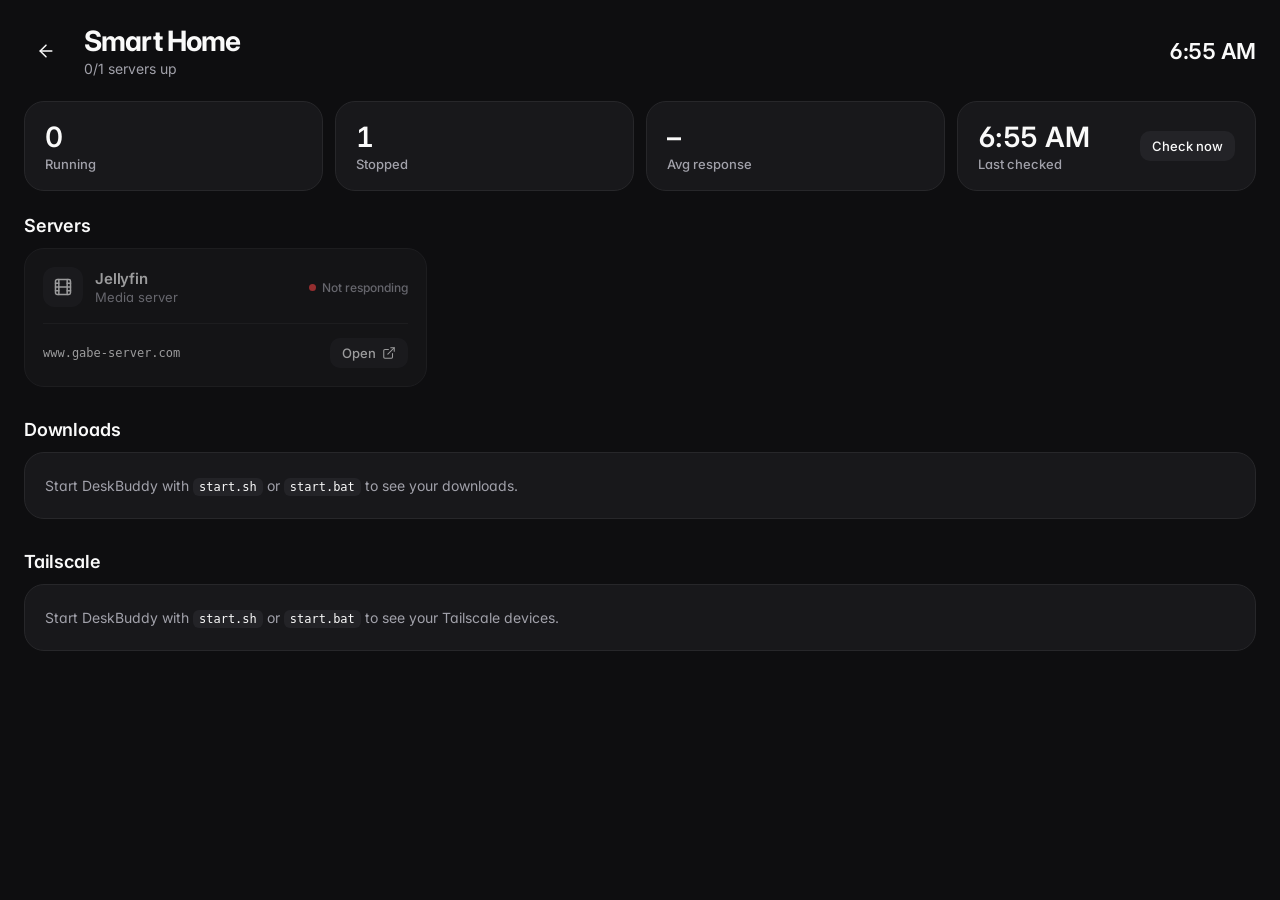
==== smart-home.html @ 596617a4 "Show uTorrent downloads - server.py: /api/torrents reads uTorrent's Web UI (token + list API)   usin" ====
<!doctype html>
<html lang="en">
<head>
  <meta charset="utf-8">
  <meta name="viewport" content="width=device-width, initial-scale=1">
  <title>DeskBuddy · Smart Home</title>
  <link rel="preconnect" href="https://fonts.googleapis.com">
  <link rel="preconnect" href="https://fonts.gstatic.com" crossorigin>
  <link href="https://fonts.googleapis.com/css2?family=Inter:wght@400;500;600;700;800&display=swap" rel="stylesheet">
  <link rel="stylesheet" href="assets/styles.css">
</head>
<body>
  <main class="sh-page">
    <header class="sh-header">
      <a class="back-btn" href="index.html" aria-label="Back to dashboard" data-icon="arrowLeft"></a>
      <div>
        <h1>Smart Home</h1>
        <div class="sub" id="sh-summary"></div>
      </div>
      <div class="spacer"></div>
      <div class="sh-clock" id="sh-clock"></div>
    </header>

    <!-- Servers + Tailscale -->
    <div id="panel-servers">
      <div class="srv-summary">
        <div class="srv-stat card"><div class="stat-value good" id="srv-up">–</div><div class="stat-label">Running</div></div>
        <div class="srv-stat card"><div class="stat-value" id="srv-down">–</div><div class="stat-label">Stopped</div></div>
        <div class="srv-stat card"><div class="stat-value" id="srv-ms">–</div><div class="stat-label">Avg response</div></div>
        <div class="srv-stat card srv-checked">
          <div><div class="stat-value" id="srv-checked">–</div><div class="stat-label">Last checked</div></div>
          <button class="open-btn" id="srv-refresh">Check now</button>
        </div>
      </div>

      <h2 class="section-head">Servers</h2>
      <section class="servers" id="servers"></section>

      <div class="section-head-row" id="downloads">
        <h2 class="section-head">Downloads</h2>
        <span class="muted" id="tor-meta"></span>
      </div>
      <section class="ts card" id="torrents">
        <p class="ts-empty">Loading downloads…</p>
      </section>

      <div class="section-head-row">
        <h2 class="section-head">Tailscale</h2>
        <span class="muted" id="ts-meta"></span>
      </div>
      <section class="ts card" id="tailscale">
        <p class="ts-empty">Loading Tailscale…</p>
      </section>
    </div>
  </main>

  <script src="assets/config.js"></script>
  <script src="assets/icons.js"></script>
  <script src="assets/clock.js"></script>
  <script src="assets/servers.js"></script>
  <script src="assets/tailscale.js"></script>
  <script src="assets/torrents.js"></script>
  <script src="assets/smart-home.js"></script>
</body>
</html>
---- assets/styles.css ----
:root {
  --bg: #0e0e10;
  --surface: #18181b;
  --surface-2: #232327;
  --surface-3: #2e2e33;
  --border: #27272a;
  --text: #fafafa;
  --muted: #a1a1aa;
  --subtle: #71717a;
  --accent: #3b82f6;
  --green: #22c55e;
  --amber: #f59e0b;
  --red: #ef4444;
  --spotify: #1db954;
  --radius: 20px;
  --radius-sm: 12px;
  font-family: "Inter", system-ui, -apple-system, "Segoe UI", Roboto, sans-serif;
  font-feature-settings: "cv11", "ss01";
  -webkit-font-smoothing: antialiased;
}

* { box-sizing: border-box; margin: 0; padding: 0; }
html, body { height: 100%; }

body {
  background: var(--bg);
  color: var(--text);
  min-height: 100vh;
  overflow-x: hidden;
  font-size: 15px;
}

button { font: inherit; color: inherit; background: none; border: none; cursor: pointer; }
.i { display: block; flex-shrink: 0; }

.card {
  background: var(--surface);
  border: 1px solid var(--border);
  border-radius: var(--radius);
}

.muted { color: var(--muted); }
.label { font-size: 13px; color: var(--muted); font-weight: 500; }

/* ---------- Home dashboard ---------- */
.dashboard {
  display: grid;
  grid-template-columns: 1.1fr 1fr;
  grid-template-rows: auto 1fr;
  gap: 16px;
  padding: 24px;
  height: 100vh;
  max-width: 1400px;
  margin: 0 auto;
}

.clock {
  padding: 32px 36px;
  display: flex;
  flex-direction: column;
  justify-content: flex-end;
}
.greeting { font-size: 15px; color: var(--muted); font-weight: 500; margin-bottom: 8px; }
.clock-time {
  font-size: clamp(64px, 9vw, 120px);
  font-weight: 600;
  letter-spacing: -0.05em;
  line-height: 0.95;
  font-variant-numeric: tabular-nums;
}
.clock-time .ampm { font-size: 0.26em; font-weight: 500; color: var(--muted); margin-left: 10px; letter-spacing: -0.01em; }
.clock-date { font-size: clamp(17px, 1.6vw, 22px); color: var(--muted); margin-top: 14px; font-weight: 500; }

.smart-home-tile {
  padding: 24px 28px;
  display: flex;
  flex-direction: column;
  justify-content: space-between;
  text-decoration: none;
  color: inherit;
  transition: border-color 0.15s, background 0.15s;
}
.smart-home-tile:hover { border-color: var(--surface-3); background: #1c1c20; }
.tile-head { display: flex; align-items: center; justify-content: space-between; }
.tile-title { font-size: 18px; font-weight: 600; display: flex; align-items: center; gap: 12px; letter-spacing: -0.01em; }
.tile-icon { width: 40px; height: 40px; border-radius: var(--radius-sm); display: grid; place-items: center; background: var(--surface-2); }
.tile-arrow { color: var(--subtle); transition: transform 0.15s, color 0.15s; }
.smart-home-tile:hover .tile-arrow { transform: translateX(3px); color: var(--text); }
.tile-stats { display: grid; grid-template-columns: repeat(4, auto); justify-content: start; gap: 12px 36px; margin-top: 24px; }
.stat-value { font-size: 26px; font-weight: 600; letter-spacing: -0.02em; font-variant-numeric: tabular-nums; }
.stat-label { font-size: 13px; color: var(--muted); margin-top: 2px; font-weight: 500; }

/* Downloads (only while downloading) */
.dashboard.has-downloads { grid-template-rows: auto auto 1fr; }
.downloads { grid-column: 1 / span 2; padding: 18px 24px; text-decoration: none; color: inherit; display: flex; flex-direction: column; gap: 12px; transition: border-color 0.15s; }
.downloads:hover { border-color: var(--surface-3); }
.downloads[hidden] { display: none; }
.dl-head { display: flex; align-items: center; justify-content: space-between; gap: 12px; font-size: 14px; }
.dl-title { display: flex; align-items: center; gap: 8px; font-weight: 600; }
.dl-title .i { color: var(--green); }
.dl-list { display: grid; grid-template-columns: repeat(auto-fit, minmax(280px, 1fr)); gap: 12px 28px; }
.dl-item { display: flex; flex-direction: column; gap: 6px; min-width: 0; }
.dl-row { display: flex; justify-content: space-between; gap: 12px; font-size: 14px; font-weight: 500; }
.dl-name { white-space: nowrap; overflow: hidden; text-overflow: ellipsis; }
.dl-pct { font-variant-numeric: tabular-nums; }
.dl-item .meter > div { background: var(--green); }
.dl-meta { font-size: 12px; color: var(--muted); font-variant-numeric: tabular-nums; }
.dl-more { font-size: 13px; color: var(--muted); align-self: end; }

/* Now playing */
.now-playing {
  grid-column: 1 / span 2;
  padding: 28px;
  display: grid;
  grid-template-columns: auto 1fr;
  gap: 40px;
  align-items: center;
  min-height: 0;
}
.cover-wrap { aspect-ratio: 1; height: 100%; max-height: 560px; min-height: 220px; }
.cover {
  width: 100%; height: 100%;
  border-radius: 14px;
  background: var(--track-bg);
  color: var(--track-fg);
  cursor: pointer;
  position: relative;
  overflow: hidden;
  text-align: left;
  display: flex; flex-direction: column; justify-content: space-between;
  padding: 24px;
  box-shadow: 0 1px 2px rgba(0,0,0,0.3), 0 12px 32px rgba(0,0,0,0.35);
  transition: transform 0.2s;
}
.cover:hover { transform: translateY(-2px); }
.cover img { position: absolute; inset: 0; width: 100%; height: 100%; object-fit: cover; }
.cover-album { font-size: clamp(22px, 2.4vw, 34px); font-weight: 800; letter-spacing: -0.04em; line-height: 1; }
.cover-artist { font-size: 13px; font-weight: 600; opacity: 0.75; }
.cover-hint {
  position: absolute; right: 12px; bottom: 12px;
  display: flex; align-items: center; gap: 6px;
  background: rgba(0,0,0,0.7); color: #fff;
  padding: 7px 12px; border-radius: 999px;
  font-size: 12px; font-weight: 500;
  opacity: 0; transform: translateY(4px); transition: opacity 0.15s, transform 0.15s;
}
.cover:hover .cover-hint { opacity: 1; transform: none; }

.np-info { display: flex; flex-direction: column; min-width: 0; }
.np-label { font-size: 13px; color: var(--muted); font-weight: 500; display: flex; align-items: center; gap: 8px; margin-bottom: 12px; }
.np-label .dot { width: 8px; height: 8px; border-radius: 50%; background: var(--spotify); }
.paused .np-label .dot { background: var(--subtle); }
.np-title { font-size: clamp(28px, 3.2vw, 44px); font-weight: 700; letter-spacing: -0.035em; line-height: 1.1; white-space: nowrap; overflow: hidden; text-overflow: ellipsis; }
.np-artist { font-size: 18px; color: var(--text); opacity: 0.85; margin-top: 6px; font-weight: 500; }
.np-album { font-size: 14px; color: var(--muted); margin-top: 2px; }

.progress { margin-top: 28px; }
.progress-bar { height: 4px; background: var(--surface-3); border-radius: 999px; overflow: hidden; }
.progress-fill { height: 100%; background: var(--text); border-radius: 999px; width: 0; transition: width 0.25s linear; }
.progress-times { display: flex; justify-content: space-between; font-size: 12px; color: var(--muted); margin-top: 8px; font-variant-numeric: tabular-nums; }

.controls { display: flex; align-items: center; gap: 8px; margin-top: 12px; }
.ctrl { width: 44px; height: 44px; border-radius: 50%; display: grid; place-items: center; color: var(--muted); transition: color 0.15s, background 0.15s; }
.ctrl:hover { color: var(--text); background: var(--surface-2); }
.ctrl.play { width: 56px; height: 56px; background: var(--text); color: #000; margin: 0 4px; }
.ctrl.play:hover { background: #fff; color: #000; transform: scale(1.03); }
.lyrics-btn { margin-left: auto; display: flex; align-items: center; gap: 8px; padding: 9px 14px; border-radius: 999px; background: var(--surface-2); font-size: 13px; font-weight: 500; color: var(--muted); }
.lyrics-btn:hover { color: var(--text); background: var(--surface-3); }

/* Empty / connect states */
.cover-icon { display: none; }
.is-empty .cover { background: var(--surface-2); color: var(--subtle); cursor: default; display: grid; place-items: center; box-shadow: none; }
.is-empty .cover:hover { transform: none; }
.is-empty .cover-icon { display: grid; place-items: center; width: 100%; }
.is-empty .cover-album, .is-empty .cover-artist, .is-empty .cover-hint, .is-empty .player-ui { display: none; }
.is-empty .np-label .dot { background: var(--subtle); }
.has-image .cover-album, .has-image .cover-artist { display: none; }
.np-message { color: var(--muted); font-size: 15px; line-height: 1.5; margin-top: 8px; max-width: 460px; }
.np-message code { font-family: ui-monospace, SFMono-Regular, Menlo, monospace; font-size: 13px; color: var(--text); background: var(--surface-2); padding: 2px 6px; border-radius: 6px; }
.connect-btn { align-self: flex-start; margin-top: 20px; padding: 12px 22px; border-radius: 999px; background: var(--spotify); color: #000; font-weight: 600; font-size: 15px; }
.connect-btn:hover { filter: brightness(1.08); }
.link-btn { margin-left: auto; font-size: 12px; color: var(--subtle); }
.link-btn:hover { color: var(--text); }
.toast { position: fixed; left: 50%; bottom: 24px; transform: translate(-50%, 12px); background: var(--text); color: #000; padding: 10px 16px; border-radius: 10px; font-size: 14px; font-weight: 500; opacity: 0; pointer-events: none; transition: opacity 0.2s, transform 0.2s; z-index: 60; }
.toast.show { opacity: 1; transform: translate(-50%, 0); }

/* Lyrics overlay */
.lyrics {
  position: fixed; inset: 0;
  background: color-mix(in srgb, var(--track-bg) 22%, #0b0b0c);
  z-index: 50;
  display: flex; flex-direction: column;
  opacity: 0; pointer-events: none; visibility: hidden;
  transition: opacity 0.25s, visibility 0.25s;
}
.lyrics.open { opacity: 1; pointer-events: auto; visibility: visible; }
.lyrics-head { display: flex; align-items: center; gap: 16px; padding: 24px 32px; }
.mini-cover { width: 56px; height: 56px; border-radius: 8px; background: var(--track-bg); color: var(--track-fg); display: grid; place-items: center; font-weight: 800; font-size: 20px; letter-spacing: -0.04em; overflow: hidden; }
.mini-cover img { width: 100%; height: 100%; object-fit: cover; }
.lyrics-head .meta { flex: 1; }
.lyrics-head .meta b { font-size: 17px; font-weight: 600; display: block; }
.lyrics-head .meta span { font-size: 14px; }
.close-btn { width: 44px; height: 44px; border-radius: 50%; background: rgba(255,255,255,0.08); display: grid; place-items: center; }
.close-btn:hover { background: rgba(255,255,255,0.16); }
.lyrics-body { flex: 1; overflow-y: auto; padding: 24px 32px 40vh; scroll-behavior: smooth; }
.lyric-line {
  font-size: clamp(26px, 3vw, 40px);
  font-weight: 700;
  letter-spacing: -0.03em;
  line-height: 1.3;
  margin: 14px auto;
  max-width: 880px;
  color: rgba(255,255,255,0.28);
  transition: color 0.3s;
}
.lyric-line.past { color: rgba(255,255,255,0.5); }
.lyric-line.active { color: #fff; }
.lyrics-body.plain .lyric-line { color: rgba(255,255,255,0.85); font-size: clamp(22px, 2.4vw, 32px); margin: 6px auto; }
.lyrics-status { color: rgba(255,255,255,0.6); font-size: 20px; font-weight: 500; max-width: 880px; margin: 40px auto; }

/* ---------- Smart home page ---------- */
.sh-page { max-width: 1400px; margin: 0 auto; padding: 24px; }
.sh-header { display: flex; align-items: center; gap: 16px; margin-bottom: 24px; }
.back-btn { width: 44px; height: 44px; border-radius: var(--radius-sm); display: grid; place-items: center; color: inherit; text-decoration: none; }
.back-btn:hover { background: var(--surface-2); }
.sh-header h1 { font-size: 28px; font-weight: 700; letter-spacing: -0.03em; }
.sh-header .sub { color: var(--muted); margin-top: 2px; font-size: 14px; }
.sh-header .spacer { flex: 1; }
.sh-clock { white-space: nowrap; font-size: 22px; font-weight: 600; letter-spacing: -0.02em; font-variant-numeric: tabular-nums; }

/* ---------- Section headings ---------- */
.section-head { font-size: 18px; font-weight: 600; letter-spacing: -0.01em; margin: 32px 0 12px; }
.srv-summary + .section-head { margin-top: 8px; }
.section-head-row { display: flex; align-items: baseline; gap: 12px; flex-wrap: wrap; margin: 32px 0 12px; }
.section-head-row .section-head { margin: 0; }
.section-head-row .muted { font-size: 13px; }

/* ---------- Torrents list ---------- */
.tor-row { display: grid; grid-template-columns: minmax(240px, 2fr) minmax(160px, 1fr) 150px 110px 140px; align-items: center; gap: 16px; padding: 14px 18px; border-top: 1px solid var(--border); font-size: 13px; }
.tor-row:first-child { border-top: none; }
.tor-name { font-size: 14px; font-weight: 500; white-space: nowrap; overflow: hidden; text-overflow: ellipsis; }
.tor-sub { font-size: 12px; color: var(--muted); margin-top: 2px; }
.tor-prog { display: flex; flex-direction: column; gap: 6px; }
.tor-prog .meter-label { margin: 0; }
.tor-row .meter > div { background: var(--green); }
.tor-row.seeding .meter > div, .tor-row.finished .meter > div { background: var(--text); }
.tor-row.paused .meter > div, .tor-row.stopped .meter > div, .tor-row.queued .meter > div { background: var(--subtle); }
.tor-speed, .tor-eta { color: var(--muted); white-space: nowrap; font-variant-numeric: tabular-nums; }
.status.downloading::before { background: var(--green); }
.status.stalled::before, .status.checking::before, .status.queued::before { background: var(--amber); }
.status.seeding::before { background: var(--accent); }
.status.finished::before { background: var(--text); }
.status.error::before { background: var(--red); }

/* ---------- Tailscale ---------- */
.ts { padding: 4px 0; }
.ts-empty { padding: 20px; color: var(--muted); font-size: 14px; }
.ts-empty code { font-family: ui-monospace, SFMono-Regular, Menlo, monospace; font-size: 12px; color: var(--text); background: var(--surface-2); padding: 2px 6px; border-radius: 6px; }
.ts-row { display: grid; grid-template-columns: minmax(220px, 2fr) 170px 150px 120px minmax(150px, 1fr); align-items: center; gap: 16px; padding: 12px 18px; border-top: 1px solid var(--border); font-size: 13px; }
.ts-row:first-child { border-top: none; }
.ts-row.offline .ts-dev, .ts-row.offline .ip { opacity: 0.55; }
.ts-dev { display: flex; align-items: center; gap: 12px; min-width: 0; }
.ts-dev .grow { min-width: 0; }
.ts-dev .server-desc { white-space: nowrap; overflow: hidden; text-overflow: ellipsis; }
.ts-conn, .ts-traffic { color: var(--muted); white-space: nowrap; font-variant-numeric: tabular-nums; }
.ts-traffic { text-align: right; }
.tag { display: inline-block; vertical-align: 2px; margin-left: 6px; font-size: 11px; font-weight: 500; color: var(--muted); background: var(--surface-2); padding: 2px 7px; border-radius: 6px; }
.tag.accent { color: #93c5fd; background: rgba(59,130,246,0.15); }
.ip { display: inline-flex; align-items: center; gap: 8px; justify-self: start; padding: 5px 8px; margin-left: -8px; border-radius: 8px; color: var(--subtle); }
.ip code { font-family: ui-monospace, SFMono-Regular, Menlo, monospace; font-size: 12px; color: var(--text); }
.ip:hover { background: var(--surface-2); color: var(--text); }
.ip.copied { color: var(--green); }

/* ---------- Servers ---------- */
.srv-summary { display: grid; grid-template-columns: repeat(4, 1fr); gap: 12px; margin-bottom: 24px; }
.srv-stat { padding: 18px 20px; }
.srv-stat .stat-value { font-size: 28px; }

.servers { display: grid; grid-template-columns: repeat(auto-fill, minmax(300px, 1fr)); gap: 12px; }
.server { padding: 18px; display: flex; flex-direction: column; gap: 16px; }
.server.down { opacity: 0.6; }
.server-top { display: flex; align-items: center; gap: 12px; }
.server-icon { width: 40px; height: 40px; border-radius: var(--radius-sm); display: grid; place-items: center; background: var(--surface-2); color: var(--text); flex-shrink: 0; }
.server-name { font-size: 15px; font-weight: 600; letter-spacing: -0.01em; }
.server-desc { font-size: 13px; color: var(--muted); margin-top: 1px; }
.server-top .grow { flex: 1; min-width: 0; }

.status { display: inline-flex; align-items: center; gap: 6px; font-size: 12px; font-weight: 500; color: var(--muted); white-space: nowrap; }
.status::before { content: ""; width: 7px; height: 7px; border-radius: 50%; background: currentColor; }
.status.up::before { background: var(--green); }
.status.warn::before { background: var(--amber); }
.status.down::before { background: var(--red); }

.status.checking::before { background: var(--subtle); }
.info { display: flex; flex-direction: column; gap: 8px; }
.info-row { display: flex; justify-content: space-between; gap: 12px; font-size: 13px; color: var(--muted); }
.info-row span:last-child { color: var(--text); font-weight: 500; text-align: right; }
.info-row code, .server-foot > code { font-family: ui-monospace, SFMono-Regular, Menlo, monospace; font-size: 12px; color: var(--text); }
.srv-checked { display: flex; align-items: center; justify-content: space-between; gap: 12px; }
.srv-checked .open-btn:disabled { opacity: 0.6; cursor: default; }
.meters { display: grid; grid-template-columns: 1fr 1fr; gap: 14px; }
.meter-label { display: flex; justify-content: space-between; font-size: 12px; color: var(--muted); margin-bottom: 6px; font-variant-numeric: tabular-nums; }
.meter-label span:last-child { color: var(--text); font-weight: 500; }
.meter { height: 4px; border-radius: 999px; background: var(--surface-3); overflow: hidden; }
.meter > div { height: 100%; border-radius: 999px; background: var(--text); transition: width 0.6s ease; }
.meter > div.hot { background: var(--amber); }

.server-foot { display: flex; align-items: center; justify-content: space-between; font-size: 13px; color: var(--muted); border-top: 1px solid var(--border); padding-top: 14px; gap: 10px; }
.foot-info { display: flex; flex-direction: column; gap: 3px; min-width: 0; white-space: nowrap; }
.server-foot code { font-family: ui-monospace, SFMono-Regular, Menlo, monospace; font-size: 12px; color: var(--text); }
.open-btn { display: flex; align-items: center; gap: 6px; padding: 7px 12px; border-radius: 10px; background: var(--surface-2); color: var(--text); text-decoration: none; font-size: 13px; font-weight: 500; white-space: nowrap; }
.open-btn:hover { background: var(--surface-3); }

@media (max-width: 900px) {
  .dashboard { grid-template-columns: 1fr; height: auto; padding: 16px; gap: 12px; }
  .clock, .smart-home-tile, .now-playing, .downloads { grid-column: 1; }
  .tile-stats { grid-template-columns: repeat(2, auto); }
  .now-playing { grid-template-columns: 1fr; gap: 24px; }
  .cover-wrap { height: auto; width: 100%; max-width: 320px; min-height: 0; }
  .sh-page { padding: 16px; }
  .srv-summary { grid-template-columns: 1fr 1fr; }
  .ts-row { grid-template-columns: 1fr auto; gap: 6px 12px; }
  .ts-row .ip { grid-column: 1; margin-left: 44px; }
  .ts-row .status { grid-column: 2; grid-row: 1; }
  .ts-conn, .ts-traffic { display: none; }
  .tor-row { grid-template-columns: 1fr auto; gap: 8px 12px; }
  .tor-row .tor-prog { grid-column: 1 / -1; }
  .tor-row .status { grid-column: 2; grid-row: 1; }
  .tor-speed, .tor-eta { display: none; }
  .lyrics-head, .lyrics-body { padding-left: 16px; padding-right: 16px; }
}
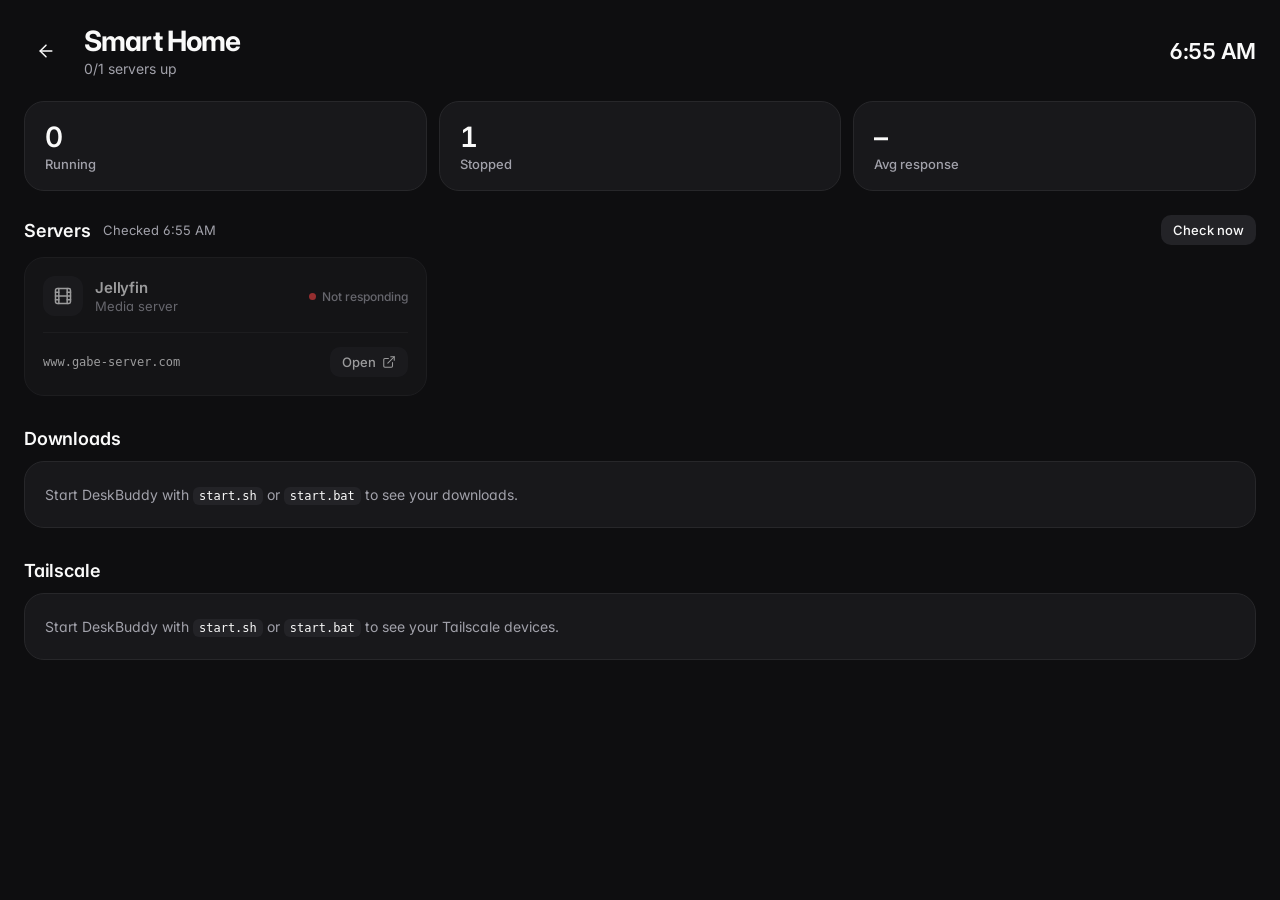
==== commit cd80763d: "Fit the dashboard to 7-inch displays - New layout for short landscape screens (800x480, 1024x600): h" ====
--- a/smart-home.html
+++ b/smart-home.html
@@ -27,13 +27,13 @@
         <div class="srv-stat card"><div class="stat-value good" id="srv-up">–</div><div class="stat-label">Running</div></div>
         <div class="srv-stat card"><div class="stat-value" id="srv-down">–</div><div class="stat-label">Stopped</div></div>
         <div class="srv-stat card"><div class="stat-value" id="srv-ms">–</div><div class="stat-label">Avg response</div></div>
-        <div class="srv-stat card srv-checked">
-          <div><div class="stat-value" id="srv-checked">–</div><div class="stat-label">Last checked</div></div>
-          <button class="open-btn" id="srv-refresh">Check now</button>
-        </div>
       </div>
 
-      <h2 class="section-head">Servers</h2>
+      <div class="section-head-row centered">
+        <h2 class="section-head">Servers</h2>
+        <span class="muted">Checked <span id="srv-checked">–</span></span>
+        <button class="open-btn head-btn" id="srv-refresh">Check now</button>
+      </div>
       <section class="servers" id="servers"></section>
 
       <div class="section-head-row" id="downloads">
--- a/assets/styles.css
+++ b/assets/styles.css
@@ -230,7 +230,10 @@
 
 /* ---------- Section headings ---------- */
 .section-head { font-size: 18px; font-weight: 600; letter-spacing: -0.01em; margin: 32px 0 12px; }
-.srv-summary + .section-head { margin-top: 8px; }
+.srv-summary + .section-head-row { margin-top: 8px; }
+.section-head-row.centered { align-items: center; }
+.head-btn { margin-left: auto; }
+.head-btn:disabled { opacity: 0.6; cursor: default; }
 .section-head-row { display: flex; align-items: baseline; gap: 12px; flex-wrap: wrap; margin: 32px 0 12px; }
 .section-head-row .section-head { margin: 0; }
 .section-head-row .muted { font-size: 13px; }
@@ -272,7 +275,7 @@
 .ip.copied { color: var(--green); }
 
 /* ---------- Servers ---------- */
-.srv-summary { display: grid; grid-template-columns: repeat(4, 1fr); gap: 12px; margin-bottom: 24px; }
+.srv-summary { display: grid; grid-template-columns: repeat(3, 1fr); gap: 12px; margin-bottom: 24px; }
 .srv-stat { padding: 18px 20px; }
 .srv-stat .stat-value { font-size: 28px; }
 
@@ -296,8 +299,6 @@
 .info-row { display: flex; justify-content: space-between; gap: 12px; font-size: 13px; color: var(--muted); }
 .info-row span:last-child { color: var(--text); font-weight: 500; text-align: right; }
 .info-row code, .server-foot > code { font-family: ui-monospace, SFMono-Regular, Menlo, monospace; font-size: 12px; color: var(--text); }
-.srv-checked { display: flex; align-items: center; justify-content: space-between; gap: 12px; }
-.srv-checked .open-btn:disabled { opacity: 0.6; cursor: default; }
 .meters { display: grid; grid-template-columns: 1fr 1fr; gap: 14px; }
 .meter-label { display: flex; justify-content: space-between; font-size: 12px; color: var(--muted); margin-bottom: 6px; font-variant-numeric: tabular-nums; }
 .meter-label span:last-child { color: var(--text); font-weight: 500; }
@@ -311,14 +312,20 @@
 .open-btn { display: flex; align-items: center; gap: 6px; padding: 7px 12px; border-radius: 10px; background: var(--surface-2); color: var(--text); text-decoration: none; font-size: 13px; font-weight: 500; white-space: nowrap; }
 .open-btn:hover { background: var(--surface-3); }
 
-@media (max-width: 900px) {
+/* ---------- Narrow screens (phones, portrait) ---------- */
+@media (max-width: 700px) {
   .dashboard { grid-template-columns: 1fr; height: auto; padding: 16px; gap: 12px; }
+  .dashboard.has-downloads { grid-template-rows: none; }
   .clock, .smart-home-tile, .now-playing, .downloads { grid-column: 1; }
   .tile-stats { grid-template-columns: repeat(2, auto); }
   .now-playing { grid-template-columns: 1fr; gap: 24px; }
   .cover-wrap { height: auto; width: 100%; max-width: 320px; min-height: 0; }
+  .lyrics-head, .lyrics-body { padding-left: 16px; padding-right: 16px; }
+}
+
+/* ---------- Medium widths: compact lists ---------- */
+@media (max-width: 900px) {
   .sh-page { padding: 16px; }
-  .srv-summary { grid-template-columns: 1fr 1fr; }
   .ts-row { grid-template-columns: 1fr auto; gap: 6px 12px; }
   .ts-row .ip { grid-column: 1; margin-left: 44px; }
   .ts-row .status { grid-column: 2; grid-row: 1; }
@@ -327,5 +334,86 @@
   .tor-row .tor-prog { grid-column: 1 / -1; }
   .tor-row .status { grid-column: 2; grid-row: 1; }
   .tor-speed, .tor-eta { display: none; }
-  .lyrics-head, .lyrics-body { padding-left: 16px; padding-right: 16px; }
-}
+}
+@media (max-width: 700px) {
+  .srv-summary { gap: 8px; }
+  .srv-stat { padding: 14px; }
+  .srv-stat .stat-value { font-size: 22px; }
+}
+
+/* ---------- 7-inch landscape displays (800×480, 1024×600) ----------
+   Everything on the home screen fits without scrolling, sized for touch. */
+@media (min-width: 701px) and (max-height: 640px) {
+  body { font-size: 13px; }
+  .card { border-radius: 14px; }
+
+  .dashboard { padding: 10px; gap: 10px; grid-template-columns: 1.3fr 1fr; }
+  .clock { padding: 12px 20px; justify-content: center; }
+  .greeting { font-size: 12px; margin-bottom: 2px; }
+  .clock-time { font-size: min(13vh, 9vw); }
+  .clock-time .ampm { margin-left: 6px; }
+  .clock-date { font-size: 14px; margin-top: 6px; }
+
+  .smart-home-tile { padding: 12px 16px; }
+  .tile-title { font-size: 15px; gap: 10px; }
+  .tile-icon { width: 32px; height: 32px; border-radius: 10px; }
+  .tile-stats { margin-top: 8px; gap: 4px 24px; }
+  .stat-value { font-size: 22px; }
+  .stat-label { font-size: 11px; }
+
+  .downloads { padding: 10px 16px; gap: 8px; }
+  .dl-head { font-size: 13px; }
+  .dl-list { gap: 8px 20px; grid-template-columns: repeat(auto-fit, minmax(240px, 1fr)); }
+  .dl-row { font-size: 13px; }
+  .dl-meta { font-size: 11px; }
+
+  .now-playing { padding: 14px; gap: 22px; }
+  .cover-wrap { min-height: 0; max-height: none; }
+  .cover { padding: 14px; border-radius: 10px; }
+  .cover-album { font-size: 20px; }
+  .cover-artist { font-size: 11px; }
+  .cover-hint { display: none; }
+  .np-label { font-size: 12px; margin-bottom: 4px; }
+  .np-title { font-size: min(6vh, 4vw); }
+  .np-artist { font-size: 15px; margin-top: 2px; }
+  .np-album { font-size: 12px; }
+  .np-message { font-size: 13px; margin-top: 4px; }
+  .connect-btn { margin-top: 12px; padding: 10px 18px; font-size: 14px; }
+  .progress { margin-top: 12px; }
+  .progress-times { margin-top: 4px; }
+  .controls { margin-top: 4px; gap: 6px; }
+  .ctrl { width: 44px; height: 44px; }
+  .ctrl.play { width: 52px; height: 52px; }
+  .lyrics-btn { padding: 10px 14px; }
+
+  .lyrics-head { padding: 12px 20px; gap: 12px; }
+  .mini-cover { width: 44px; height: 44px; font-size: 16px; }
+  .lyrics-head .meta b { font-size: 15px; }
+  .lyrics-body { padding: 8px 24px 40vh; }
+  .lyric-line { font-size: min(7vh, 30px); margin: 8px auto; }
+
+  .sh-page { padding: 12px 14px; }
+  .sh-header { margin-bottom: 12px; gap: 10px; }
+  .sh-header h1 { font-size: 22px; }
+  .sh-header .sub { font-size: 12px; }
+  .sh-clock { font-size: 18px; }
+  .back-btn { width: 44px; height: 44px; }
+  .srv-summary { gap: 8px; margin-bottom: 12px; }
+  .srv-stat { padding: 10px 14px; border-radius: 12px; }
+  .srv-stat .stat-value { font-size: 20px; }
+  .section-head { font-size: 15px; margin: 18px 0 8px; }
+  .srv-summary + .section-head-row { margin-top: 4px; }
+  .section-head-row { margin: 18px 0 8px; }
+  .servers { grid-template-columns: repeat(auto-fill, minmax(260px, 1fr)); gap: 8px; }
+  .server { padding: 14px; gap: 12px; }
+  .ts-row, .tor-row { padding: 10px 14px; }
+  .open-btn { padding: 9px 12px; }
+}
+
+/* Very short screens (800×480): trim a little more */
+@media (min-width: 701px) and (max-height: 500px) {
+  .greeting { display: none; }
+  .np-album { display: none; }
+  .dl-list .dl-item:nth-child(n+2) { display: none; }
+  .dl-more { display: none; }
+}
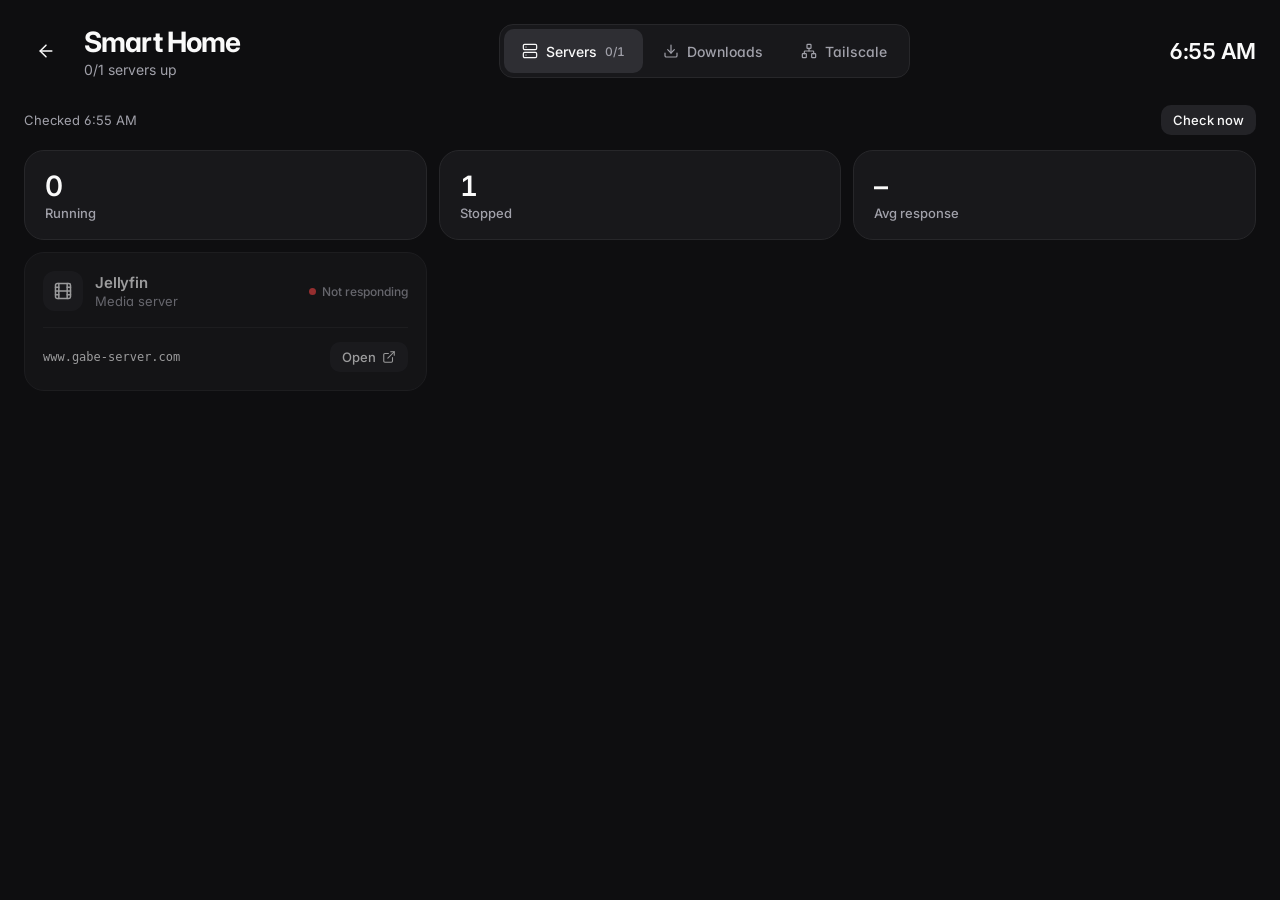
==== commit 2698155d: "Give Servers, Downloads and Tailscale their own tabs The Smart Home page now has three tabs in the h" ====
--- a/smart-home.html
+++ b/smart-home.html
@@ -8,50 +8,49 @@
   <link rel="preconnect" href="https://fonts.gstatic.com" crossorigin>
   <link href="https://fonts.googleapis.com/css2?family=Inter:wght@400;500;600;700;800&display=swap" rel="stylesheet">
   <link rel="stylesheet" href="assets/styles.css">
+  <script src="assets/kiosk.js"></script>
 </head>
-<body>
+<body class="home">
   <main class="sh-page">
     <header class="sh-header">
       <a class="back-btn" href="index.html" aria-label="Back to dashboard" data-icon="arrowLeft"></a>
-      <div>
+      <div class="sh-titles">
         <h1>Smart Home</h1>
         <div class="sub" id="sh-summary"></div>
       </div>
-      <div class="spacer"></div>
+      <nav class="tabs" id="tabs" role="tablist">
+        <button class="tab active" data-tab="servers" role="tab"><span data-icon="server" data-size="16"></span>Servers<span class="count" id="tab-servers"></span></button>
+        <button class="tab" data-tab="downloads" role="tab"><span data-icon="download" data-size="16"></span>Downloads<span class="count" id="tab-downloads"></span></button>
+        <button class="tab" data-tab="tailscale" role="tab"><span data-icon="network" data-size="16"></span>Tailscale<span class="count" id="tab-tailscale"></span></button>
+      </nav>
       <div class="sh-clock" id="sh-clock"></div>
     </header>
 
-    <!-- Servers + Tailscale -->
-    <div id="panel-servers">
+    <!-- Servers -->
+    <section class="panel" id="panel-servers" role="tabpanel">
+      <div class="panel-bar">
+        <span class="muted">Checked <span id="srv-checked">–</span></span>
+        <button class="open-btn" id="srv-refresh">Check now</button>
+      </div>
       <div class="srv-summary">
         <div class="srv-stat card"><div class="stat-value good" id="srv-up">–</div><div class="stat-label">Running</div></div>
         <div class="srv-stat card"><div class="stat-value" id="srv-down">–</div><div class="stat-label">Stopped</div></div>
         <div class="srv-stat card"><div class="stat-value" id="srv-ms">–</div><div class="stat-label">Avg response</div></div>
       </div>
+      <div class="servers" id="servers"></div>
+    </section>
 
-      <div class="section-head-row centered">
-        <h2 class="section-head">Servers</h2>
-        <span class="muted">Checked <span id="srv-checked">–</span></span>
-        <button class="open-btn head-btn" id="srv-refresh">Check now</button>
-      </div>
-      <section class="servers" id="servers"></section>
+    <!-- Downloads -->
+    <section class="panel" id="panel-downloads" role="tabpanel" hidden>
+      <div class="panel-bar"><span class="muted" id="tor-meta"></span></div>
+      <div class="ts card" id="torrents"><p class="ts-empty">Loading downloads…</p></div>
+    </section>
 
-      <div class="section-head-row" id="downloads">
-        <h2 class="section-head">Downloads</h2>
-        <span class="muted" id="tor-meta"></span>
-      </div>
-      <section class="ts card" id="torrents">
-        <p class="ts-empty">Loading downloads…</p>
-      </section>
-
-      <div class="section-head-row">
-        <h2 class="section-head">Tailscale</h2>
-        <span class="muted" id="ts-meta"></span>
-      </div>
-      <section class="ts card" id="tailscale">
-        <p class="ts-empty">Loading Tailscale…</p>
-      </section>
-    </div>
+    <!-- Tailscale -->
+    <section class="panel" id="panel-tailscale" role="tabpanel" hidden>
+      <div class="panel-bar"><span class="muted" id="ts-meta"></span></div>
+      <div class="ts card" id="tailscale"><p class="ts-empty">Loading Tailscale…</p></div>
+    </section>
   </main>
 
   <script src="assets/config.js"></script>
--- a/assets/styles.css
+++ b/assets/styles.css
@@ -30,6 +30,18 @@
   font-size: 15px;
 }
 
+/* No visible scrollbars (it's a touch screen) — swiping still scrolls. */
+html, * { scrollbar-width: none; }
+::-webkit-scrollbar { display: none; }
+
+/* Kiosk mode (kiosk.sh): no mouse pointer on the touch screen. */
+.kiosk, .kiosk * { cursor: none !important; }
+
+/* The home screen is laid out to fit exactly, so it never scrolls. */
+@media (min-width: 701px) {
+  body.home { height: 100vh; overflow: hidden; }
+}
+
 button { font: inherit; color: inherit; background: none; border: none; cursor: pointer; }
 .i { display: block; flex-shrink: 0; }
 
@@ -228,6 +240,22 @@
 .sh-header .spacer { flex: 1; }
 .sh-clock { white-space: nowrap; font-size: 22px; font-weight: 600; letter-spacing: -0.02em; font-variant-numeric: tabular-nums; }
 
+/* Tabs: each section gets the whole screen, no page scrolling */
+.sh-page { display: flex; flex-direction: column; height: 100vh; }
+.sh-header { flex-wrap: wrap; }
+.sh-titles { min-width: 0; }
+.tabs { display: inline-flex; gap: 2px; padding: 4px; margin: 0 auto; border-radius: 14px; background: var(--surface); border: 1px solid var(--border); }
+.tab { display: flex; align-items: center; gap: 8px; min-height: 44px; padding: 0 18px; border-radius: 10px; font-size: 14px; font-weight: 500; color: var(--muted); }
+.tab:hover { color: var(--text); }
+.tab.active { background: var(--surface-3); color: var(--text); }
+.tab .count { font-size: 12px; color: var(--muted); font-variant-numeric: tabular-nums; }
+.tab .count:empty { display: none; }
+.panel { flex: 1; min-height: 0; overflow-y: auto; display: flex; flex-direction: column; gap: 12px; }
+.panel[hidden] { display: none; }
+.panel > .ts { flex-shrink: 0; }
+.panel-bar { display: flex; align-items: center; justify-content: space-between; gap: 12px; min-height: 36px; font-size: 13px; }
+.panel .srv-summary { margin-bottom: 0; }
+
 /* ---------- Section headings ---------- */
 .section-head { font-size: 18px; font-weight: 600; letter-spacing: -0.01em; margin: 32px 0 12px; }
 .srv-summary + .section-head-row { margin-top: 8px; }
@@ -336,6 +364,10 @@
   .tor-speed, .tor-eta { display: none; }
 }
 @media (max-width: 700px) {
+  .sh-page { height: auto; }
+  .panel { overflow: visible; }
+  .tabs { order: 5; width: 100%; margin: 4px 0 0; }
+  .tab { flex: 1; justify-content: center; padding: 0 8px; }
   .srv-summary { gap: 8px; }
   .srv-stat { padding: 14px; }
   .srv-stat .stat-value { font-size: 22px; }
@@ -392,7 +424,11 @@
   .lyrics-body { padding: 8px 24px 40vh; }
   .lyric-line { font-size: min(7vh, 30px); margin: 8px auto; }
 
-  .sh-page { padding: 12px 14px; }
+  .sh-page { padding: 10px 12px; }
+  .sh-header .sub { display: none; }
+  .tab { min-height: 40px; padding: 0 14px; font-size: 13px; }
+  .panel { gap: 8px; }
+  .panel-bar { min-height: 30px; }
   .sh-header { margin-bottom: 12px; gap: 10px; }
   .sh-header h1 { font-size: 22px; }
   .sh-header .sub { font-size: 12px; }
@@ -406,7 +442,12 @@
   .section-head-row { margin: 18px 0 8px; }
   .servers { grid-template-columns: repeat(auto-fill, minmax(260px, 1fr)); gap: 8px; }
   .server { padding: 14px; gap: 12px; }
-  .ts-row, .tor-row { padding: 10px 14px; }
+  .ts-row, .tor-row { padding: 8px 14px; gap: 12px; }
+  .ts-row { grid-template-columns: minmax(0, 1fr) 160px 150px; }
+  .tor-row { grid-template-columns: minmax(0, 1fr) 200px 140px; }
+  .ts-row .ip, .ts-row .status, .tor-row .tor-prog, .tor-row .status { grid-column: auto; grid-row: auto; }
+  .ts-row .ip { margin-left: -8px; }
+  .ts-row .server-icon { width: 34px; height: 34px; }
   .open-btn { padding: 9px 12px; }
 }
 
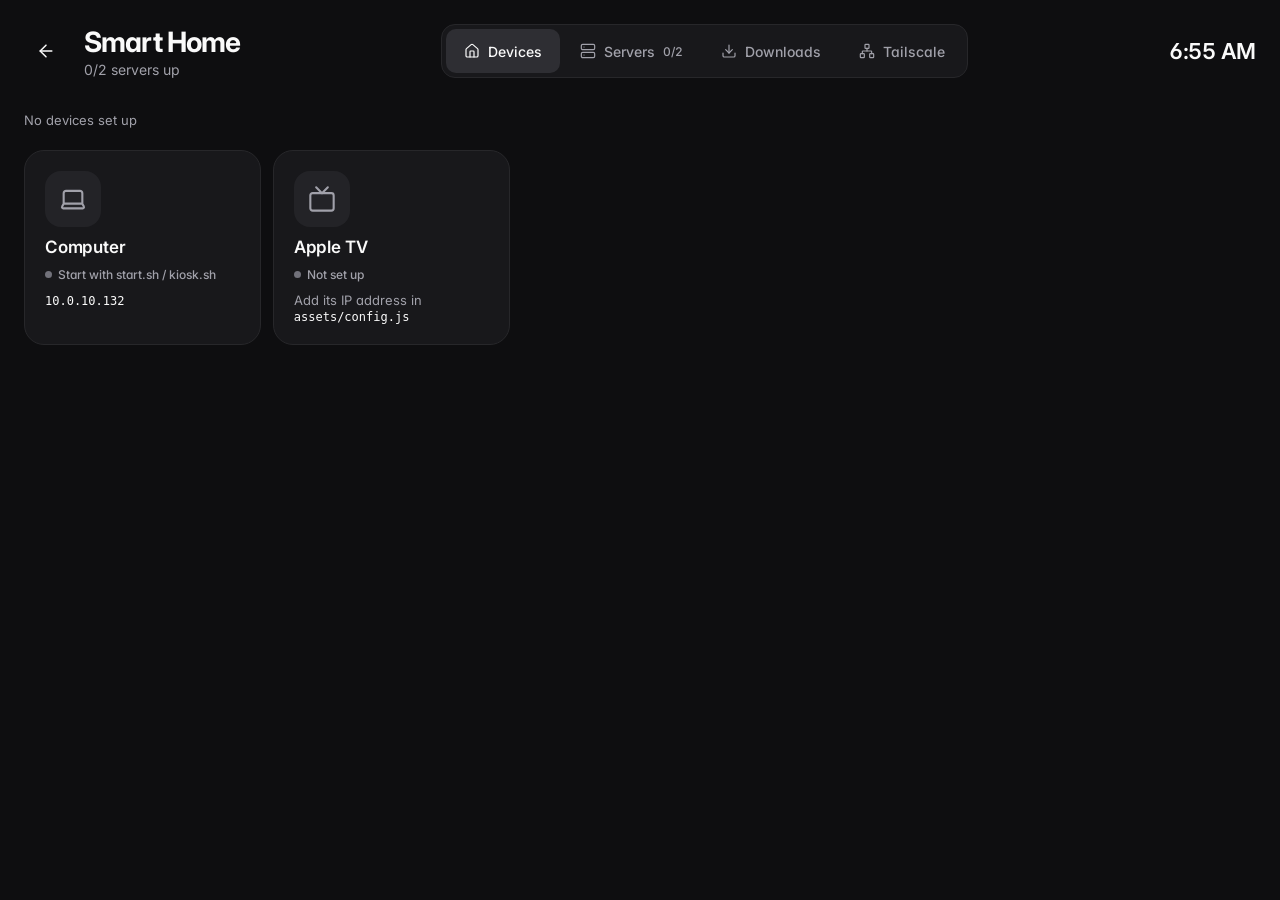
==== commit 4e5fce3b: "Add weather to the clock card and a Devices tab - server.py: /api/weather calls OpenWeatherMap with " ====
--- a/smart-home.html
+++ b/smart-home.html
@@ -19,15 +19,22 @@
         <div class="sub" id="sh-summary"></div>
       </div>
       <nav class="tabs" id="tabs" role="tablist">
-        <button class="tab active" data-tab="servers" role="tab"><span data-icon="server" data-size="16"></span>Servers<span class="count" id="tab-servers"></span></button>
+        <button class="tab active" data-tab="devices" role="tab"><span data-icon="home" data-size="16"></span>Devices<span class="count" id="tab-devices"></span></button>
+        <button class="tab" data-tab="servers" role="tab"><span data-icon="server" data-size="16"></span>Servers<span class="count" id="tab-servers"></span></button>
         <button class="tab" data-tab="downloads" role="tab"><span data-icon="download" data-size="16"></span>Downloads<span class="count" id="tab-downloads"></span></button>
         <button class="tab" data-tab="tailscale" role="tab"><span data-icon="network" data-size="16"></span>Tailscale<span class="count" id="tab-tailscale"></span></button>
       </nav>
       <div class="sh-clock" id="sh-clock"></div>
     </header>
 
+    <!-- Devices -->
+    <section class="panel" id="panel-devices" role="tabpanel">
+      <div class="panel-bar"><span class="muted" id="dev-meta">Checking devices…</span></div>
+      <div class="dev-grid" id="devices"></div>
+    </section>
+
     <!-- Servers -->
-    <section class="panel" id="panel-servers" role="tabpanel">
+    <section class="panel" id="panel-servers" role="tabpanel" hidden>
       <div class="panel-bar">
         <span class="muted">Checked <span id="srv-checked">–</span></span>
         <button class="open-btn" id="srv-refresh">Check now</button>
@@ -59,6 +66,7 @@
   <script src="assets/servers.js"></script>
   <script src="assets/tailscale.js"></script>
   <script src="assets/torrents.js"></script>
+  <script src="assets/devices.js"></script>
   <script src="assets/smart-home.js"></script>
 </body>
 </html>
--- a/assets/styles.css
+++ b/assets/styles.css
@@ -69,9 +69,18 @@
 .clock {
   padding: 32px 36px;
   display: flex;
-  flex-direction: column;
-  justify-content: flex-end;
-}
+  align-items: flex-end;
+  justify-content: space-between;
+  gap: 20px;
+}
+.clock-main { display: flex; flex-direction: column; min-width: 0; }
+.weather { display: flex; flex-direction: column; align-items: flex-end; text-align: right; gap: 4px; flex-shrink: 0; }
+.weather[hidden] { display: none; }
+.wx-now { display: flex; align-items: center; gap: 10px; }
+.wx-icon { color: var(--amber); }
+.wx-temp { font-size: clamp(32px, 4vw, 52px); font-weight: 600; letter-spacing: -0.04em; line-height: 1; font-variant-numeric: tabular-nums; }
+.wx-cond { font-size: 15px; font-weight: 500; }
+.wx-range { font-size: 13px; color: var(--muted); font-variant-numeric: tabular-nums; }
 .greeting { font-size: 15px; color: var(--muted); font-weight: 500; margin-bottom: 8px; }
 .clock-time {
   font-size: clamp(64px, 9vw, 120px);
@@ -98,7 +107,7 @@
 .tile-icon { width: 40px; height: 40px; border-radius: var(--radius-sm); display: grid; place-items: center; background: var(--surface-2); }
 .tile-arrow { color: var(--subtle); transition: transform 0.15s, color 0.15s; }
 .smart-home-tile:hover .tile-arrow { transform: translateX(3px); color: var(--text); }
-.tile-stats { display: grid; grid-template-columns: repeat(4, auto); justify-content: start; gap: 12px 36px; margin-top: 24px; }
+.tile-stats { display: grid; grid-template-columns: repeat(3, auto); justify-content: start; gap: 12px 36px; margin-top: 24px; }
 .stat-value { font-size: 26px; font-weight: 600; letter-spacing: -0.02em; font-variant-numeric: tabular-nums; }
 .stat-label { font-size: 13px; color: var(--muted); margin-top: 2px; font-weight: 500; }
 
@@ -266,6 +275,17 @@
 .section-head-row .section-head { margin: 0; }
 .section-head-row .muted { font-size: 13px; }
 
+/* ---------- Devices (computer, Apple TV, …) ---------- */
+.dev-grid { display: grid; grid-template-columns: repeat(auto-fill, minmax(220px, 1fr)); gap: 12px; }
+.dev { padding: 20px; display: flex; flex-direction: column; align-items: flex-start; gap: 10px; }
+.dev-icon { width: 56px; height: 56px; border-radius: 16px; display: grid; place-items: center; background: var(--surface-2); color: var(--muted); }
+.dev.online .dev-icon { background: rgba(34,197,94,0.15); color: var(--green); }
+.dev.offline { opacity: 0.6; }
+.dev-name { font-size: 17px; font-weight: 600; letter-spacing: -0.01em; }
+.dev-sub { font-size: 13px; color: var(--muted); }
+.dev-sub code { font-family: ui-monospace, SFMono-Regular, Menlo, monospace; font-size: 12px; color: var(--text); }
+.status.unset::before, .status.invalid::before, .status.no_server::before { background: var(--subtle); }
+
 /* ---------- Torrents list ---------- */
 .tor-row { display: grid; grid-template-columns: minmax(240px, 2fr) minmax(160px, 1fr) 150px 110px 140px; align-items: center; gap: 16px; padding: 14px 18px; border-top: 1px solid var(--border); font-size: 13px; }
 .tor-row:first-child { border-top: none; }
@@ -327,6 +347,11 @@
 .info-row { display: flex; justify-content: space-between; gap: 12px; font-size: 13px; color: var(--muted); }
 .info-row span:last-child { color: var(--text); font-weight: 500; text-align: right; }
 .info-row code, .server-foot > code { font-family: ui-monospace, SFMono-Regular, Menlo, monospace; font-size: 12px; color: var(--text); }
+.usages { display: flex; flex-direction: column; gap: 12px; }
+.usage .meter-label em { font-style: normal; color: var(--muted); font-weight: 400; }
+.usage .meter { height: 6px; }
+.server-hint { font-size: 13px; color: var(--muted); line-height: 1.5; }
+.server-hint code { font-family: ui-monospace, SFMono-Regular, Menlo, monospace; font-size: 12px; color: var(--text); }
 .meters { display: grid; grid-template-columns: 1fr 1fr; gap: 14px; }
 .meter-label { display: flex; justify-content: space-between; font-size: 12px; color: var(--muted); margin-bottom: 6px; font-variant-numeric: tabular-nums; }
 .meter-label span:last-child { color: var(--text); font-weight: 500; }
@@ -367,7 +392,8 @@
   .sh-page { height: auto; }
   .panel { overflow: visible; }
   .tabs { order: 5; width: 100%; margin: 4px 0 0; }
-  .tab { flex: 1; justify-content: center; padding: 0 8px; }
+  .tab { flex: 1; justify-content: center; padding: 0 4px; gap: 4px; font-size: 12px; min-width: 0; }
+  .tab > span[data-icon] { display: none; }
   .srv-summary { gap: 8px; }
   .srv-stat { padding: 14px; }
   .srv-stat .stat-value { font-size: 22px; }
@@ -380,7 +406,11 @@
   .card { border-radius: 14px; }
 
   .dashboard { padding: 10px; gap: 10px; grid-template-columns: 1.3fr 1fr; }
-  .clock { padding: 12px 20px; justify-content: center; }
+  .clock { padding: 12px 20px; align-items: center; }
+  .wx-temp { font-size: min(8vh, 40px); }
+  .wx-icon .i { width: 26px; height: 26px; }
+  .wx-cond { font-size: 12px; }
+  .wx-range { font-size: 11px; }
   .greeting { font-size: 12px; margin-bottom: 2px; }
   .clock-time { font-size: min(13vh, 9vw); }
   .clock-time .ampm { margin-left: 6px; }
@@ -389,7 +419,7 @@
   .smart-home-tile { padding: 12px 16px; }
   .tile-title { font-size: 15px; gap: 10px; }
   .tile-icon { width: 32px; height: 32px; border-radius: 10px; }
-  .tile-stats { margin-top: 8px; gap: 4px 24px; }
+  .tile-stats { margin-top: 8px; gap: 4px 18px; }
   .stat-value { font-size: 22px; }
   .stat-label { font-size: 11px; }
 
@@ -426,11 +456,14 @@
 
   .sh-page { padding: 10px 12px; }
   .sh-header .sub { display: none; }
-  .tab { min-height: 40px; padding: 0 14px; font-size: 13px; }
+  .sh-header { flex-wrap: nowrap; }
+  .sh-header h1 { white-space: nowrap; }
+  .tab { min-height: 40px; padding: 0 12px; font-size: 13px; gap: 6px; }
+  .tab > span[data-icon] { display: none; }
   .panel { gap: 8px; }
   .panel-bar { min-height: 30px; }
   .sh-header { margin-bottom: 12px; gap: 10px; }
-  .sh-header h1 { font-size: 22px; }
+  .sh-header h1 { font-size: 20px; }
   .sh-header .sub { font-size: 12px; }
   .sh-clock { font-size: 18px; }
   .back-btn { width: 44px; height: 44px; }
@@ -448,6 +481,8 @@
   .ts-row .ip, .ts-row .status, .tor-row .tor-prog, .tor-row .status { grid-column: auto; grid-row: auto; }
   .ts-row .ip { margin-left: -8px; }
   .ts-row .server-icon { width: 34px; height: 34px; }
+  .dev { padding: 14px; gap: 8px; }
+  .dev-icon { width: 46px; height: 46px; border-radius: 14px; }
   .open-btn { padding: 9px 12px; }
 }
 
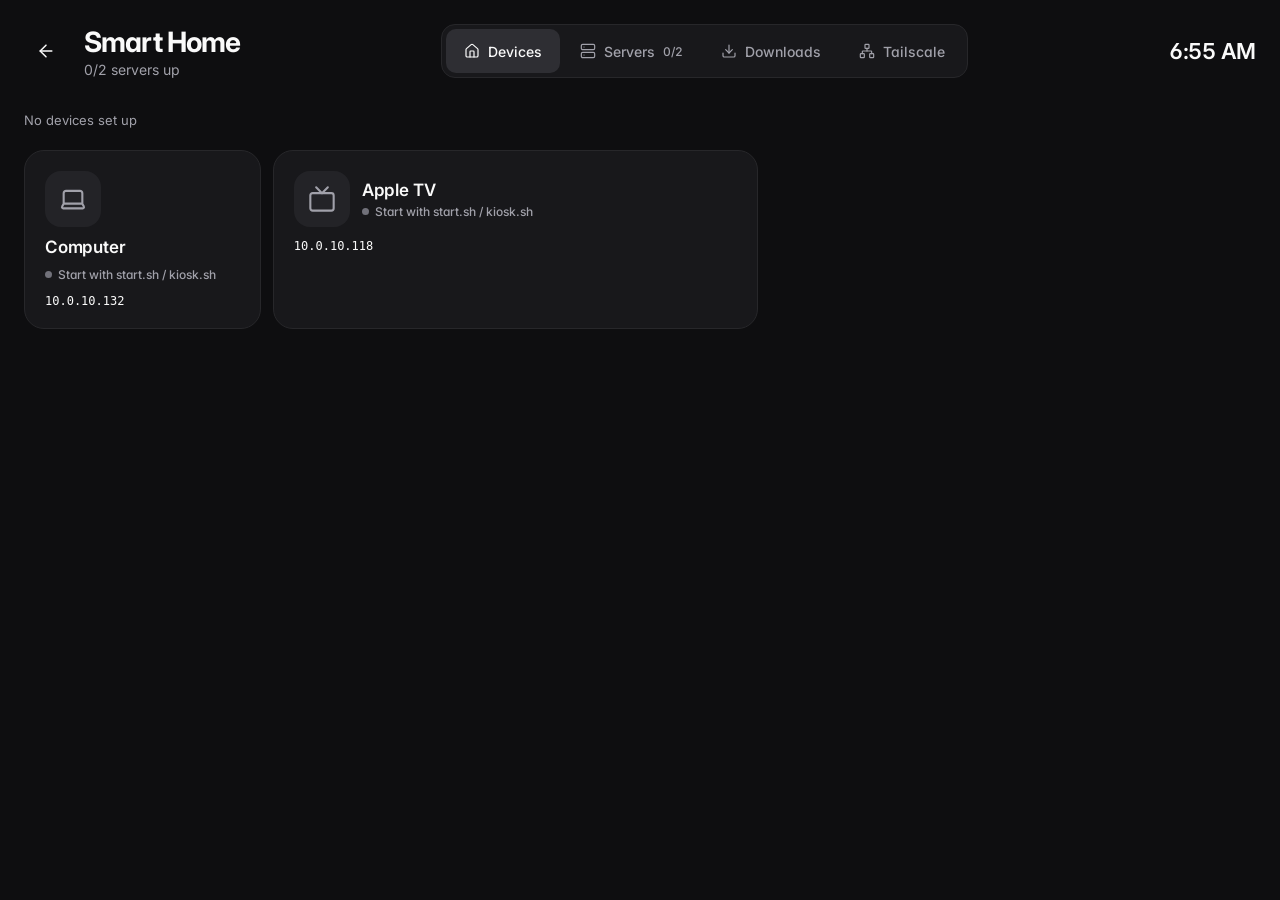
==== commit bfeaf463: "Apple TV: now playing, remote buttons, awake/asleep (pyatv) - appletv.py: keeps a pyatv connection t" ====
--- a/smart-home.html
+++ b/smart-home.html
@@ -67,6 +67,7 @@
   <script src="assets/tailscale.js"></script>
   <script src="assets/torrents.js"></script>
   <script src="assets/devices.js"></script>
+  <script src="assets/appletv.js"></script>
   <script src="assets/smart-home.js"></script>
 </body>
 </html>
--- a/assets/styles.css
+++ b/assets/styles.css
@@ -188,9 +188,14 @@
 .lyrics-btn { margin-left: auto; display: flex; align-items: center; gap: 8px; padding: 9px 14px; border-radius: 999px; background: var(--surface-2); font-size: 13px; font-weight: 500; color: var(--muted); }
 .lyrics-btn:hover { color: var(--text); background: var(--surface-3); }
 
+/* Sources without lyrics (Apple TV) or without a known length (live TV) */
+.no-lyrics .cover { cursor: default; }
+.no-lyrics .cover-hint, .no-lyrics .lyrics-btn { display: none; }
+.no-progress .progress { visibility: hidden; }
+
 /* Empty / connect states */
 .cover-icon { display: none; }
-.is-empty .cover { background: var(--surface-2); color: var(--subtle); cursor: default; display: grid; place-items: center; box-shadow: none; }
+.is-empty .cover { background: var(--surface-2); color: var(--subtle); cursor: default; display: grid; place-items: center; place-content: center; box-shadow: none; }
 .is-empty .cover:hover { transform: none; }
 .is-empty .cover-icon { display: grid; place-items: center; width: 100%; }
 .is-empty .cover-album, .is-empty .cover-artist, .is-empty .cover-hint, .is-empty .player-ui { display: none; }
@@ -286,6 +291,23 @@
 .dev-sub code { font-family: ui-monospace, SFMono-Regular, Menlo, monospace; font-size: 12px; color: var(--text); }
 .status.unset::before, .status.invalid::before, .status.no_server::before { background: var(--subtle); }
 
+/* Apple TV card */
+.dev-top { display: flex; align-items: center; justify-content: space-between; gap: 12px; width: 100%; }
+.dev-top .grow { flex: 1; min-width: 0; display: flex; flex-direction: column; gap: 4px; }
+.dev.wide { grid-column: span 2; }
+.atv-power { display: flex; align-items: center; gap: 6px; min-height: 40px; padding: 0 14px; }
+.atv-np { display: flex; gap: 14px; align-items: center; width: 100%; }
+.atv-art { width: 72px; height: 72px; border-radius: 10px; overflow: hidden; flex-shrink: 0; display: grid; place-items: center; background: var(--surface-2); color: var(--muted); }
+.atv-art img { width: 100%; height: 100%; object-fit: cover; }
+.atv-meta { flex: 1; min-width: 0; display: flex; flex-direction: column; gap: 4px; }
+.atv-title { font-size: 16px; font-weight: 600; white-space: nowrap; overflow: hidden; text-overflow: ellipsis; }
+.atv-sub { font-size: 13px; color: var(--muted); white-space: nowrap; overflow: hidden; text-overflow: ellipsis; }
+.atv-meta .meter { margin-top: 4px; }
+.atv-time { display: flex; justify-content: space-between; font-size: 11px; color: var(--muted); font-variant-numeric: tabular-nums; }
+.atv-controls { display: flex; align-items: center; gap: 6px; }
+.atv-controls .ctrl.play { width: 48px; height: 48px; }
+.ctrl:disabled { opacity: 0.6; }
+
 /* ---------- Torrents list ---------- */
 .tor-row { display: grid; grid-template-columns: minmax(240px, 2fr) minmax(160px, 1fr) 150px 110px 140px; align-items: center; gap: 16px; padding: 14px 18px; border-top: 1px solid var(--border); font-size: 13px; }
 .tor-row:first-child { border-top: none; }
@@ -389,6 +411,7 @@
   .tor-speed, .tor-eta { display: none; }
 }
 @media (max-width: 700px) {
+  .dev.wide { grid-column: auto; }
   .sh-page { height: auto; }
   .panel { overflow: visible; }
   .tabs { order: 5; width: 100%; margin: 4px 0 0; }
@@ -483,6 +506,9 @@
   .ts-row .server-icon { width: 34px; height: 34px; }
   .dev { padding: 14px; gap: 8px; }
   .dev-icon { width: 46px; height: 46px; border-radius: 14px; }
+  .atv-art { width: 60px; height: 60px; }
+  .atv-controls .ctrl { width: 40px; height: 40px; }
+  .atv-controls .ctrl.play { width: 44px; height: 44px; }
   .open-btn { padding: 9px 12px; }
 }
 
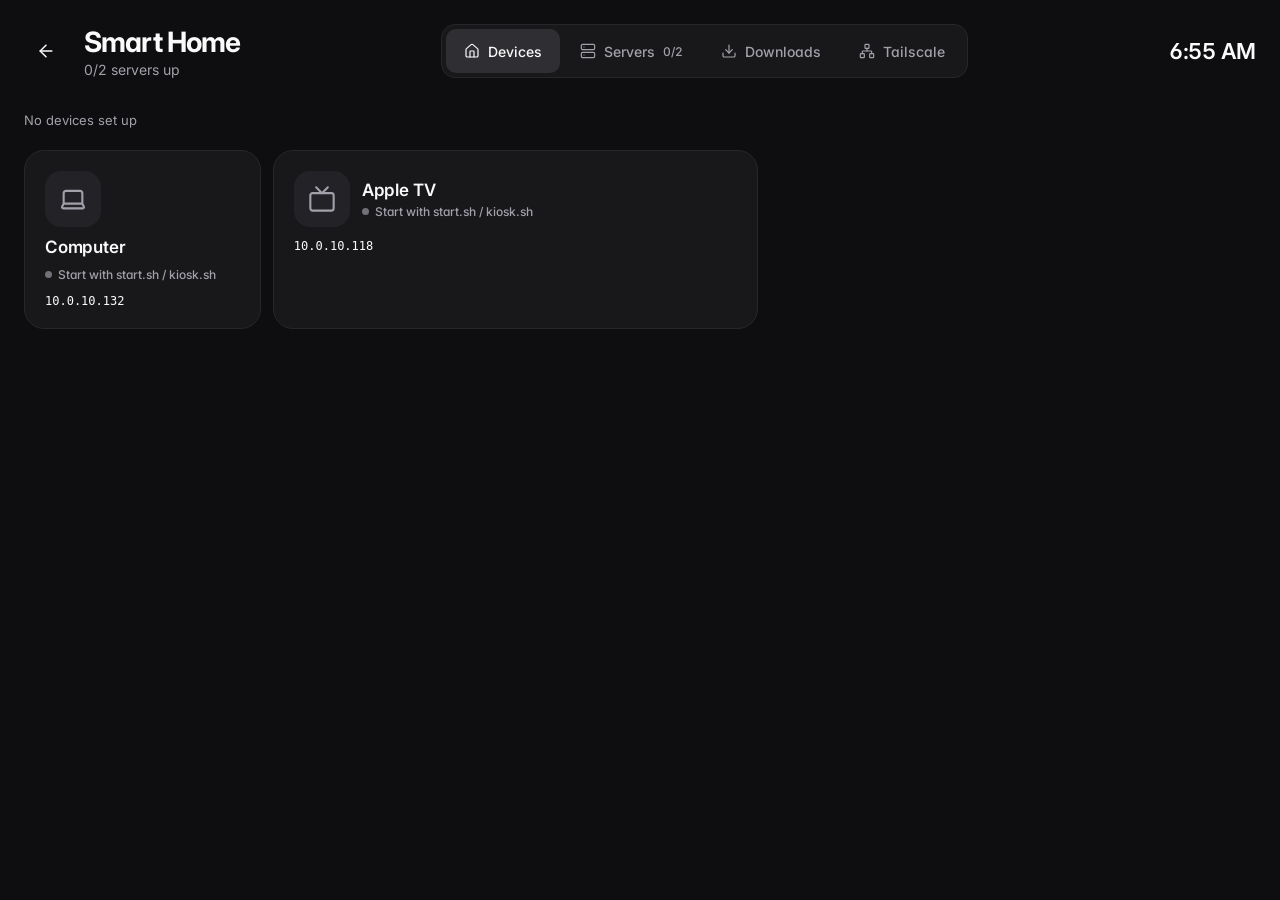
==== commit 98bee696: "Make 'Check now' visibly respond; show page errors on screen - Check now shows 'Checking…' then 'Upd" ====
--- a/smart-home.html
+++ b/smart-home.html
@@ -8,6 +8,7 @@
   <link rel="preconnect" href="https://fonts.gstatic.com" crossorigin>
   <link href="https://fonts.googleapis.com/css2?family=Inter:wght@400;500;600;700;800&display=swap" rel="stylesheet">
   <link rel="stylesheet" href="assets/styles.css">
+  <script src="assets/errors.js"></script>
   <script src="assets/kiosk.js"></script>
 </head>
 <body class="home">
--- a/assets/styles.css
+++ b/assets/styles.css
@@ -42,6 +42,9 @@
   body.home { height: 100vh; overflow: hidden; }
 }
 
+#error-bar { position: fixed; left: 12px; right: 12px; bottom: 12px; z-index: 100; padding: 10px 14px; border-radius: 10px;
+  background: #7f1d1d; color: #fff; font: 500 13px/1.4 Inter, system-ui, sans-serif; text-align: left; cursor: pointer; border: none; }
+
 button { font: inherit; color: inherit; background: none; border: none; cursor: pointer; }
 .i { display: block; flex-shrink: 0; }
 
@@ -295,7 +298,7 @@
 .dev-top { display: flex; align-items: center; justify-content: space-between; gap: 12px; width: 100%; }
 .dev-top .grow { flex: 1; min-width: 0; display: flex; flex-direction: column; gap: 4px; }
 .dev.wide { grid-column: span 2; }
-.atv-power { display: flex; align-items: center; gap: 6px; min-height: 40px; padding: 0 14px; }
+.atv-power { display: flex; align-items: center; gap: 6px; min-height: 40px; padding: 0 14px; align-self: flex-start; margin-left: auto; }
 .atv-np { display: flex; gap: 14px; align-items: center; width: 100%; }
 .atv-art { width: 72px; height: 72px; border-radius: 10px; overflow: hidden; flex-shrink: 0; display: grid; place-items: center; background: var(--surface-2); color: var(--muted); }
 .atv-art img { width: 100%; height: 100%; object-fit: cover; }
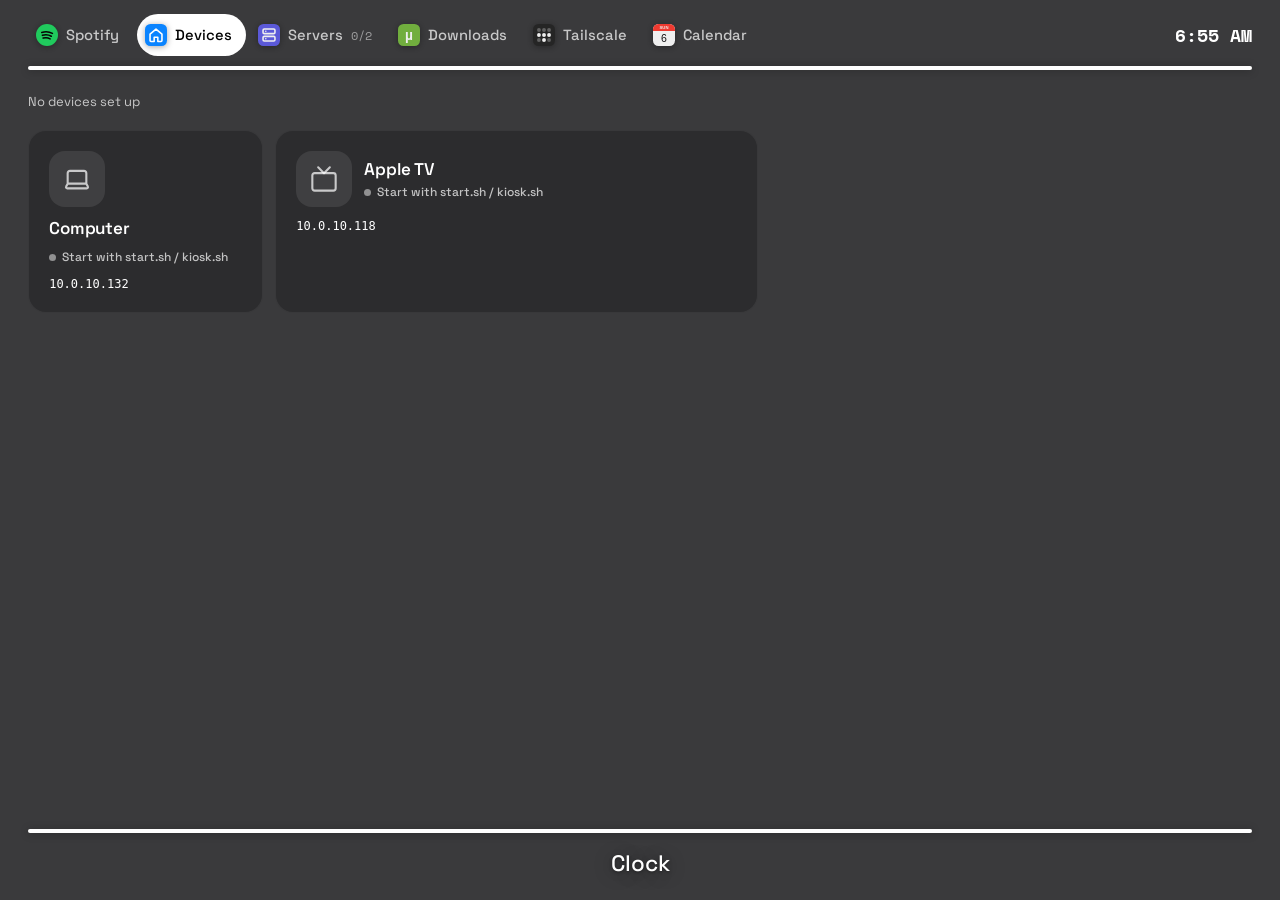
==== commit 05532a2b: "New look: wallpaper home screen with a big clock, and everything under Tabs Home screen (based on th" ====
--- a/smart-home.html
+++ b/smart-home.html
@@ -2,73 +2,8 @@
 <html lang="en">
 <head>
   <meta charset="utf-8">
-  <meta name="viewport" content="width=device-width, initial-scale=1">
-  <title>DeskBuddy · Smart Home</title>
-  <link rel="preconnect" href="https://fonts.googleapis.com">
-  <link rel="preconnect" href="https://fonts.gstatic.com" crossorigin>
-  <link href="https://fonts.googleapis.com/css2?family=Inter:wght@400;500;600;700;800&display=swap" rel="stylesheet">
-  <link rel="stylesheet" href="assets/styles.css">
-  <script src="assets/errors.js"></script>
-  <script src="assets/kiosk.js"></script>
+  <title>DeskBuddy</title>
+  <script>location.replace('index.html' + (location.hash || '#devices'));</script>
 </head>
-<body class="home">
-  <main class="sh-page">
-    <header class="sh-header">
-      <a class="back-btn" href="index.html" aria-label="Back to dashboard" data-icon="arrowLeft"></a>
-      <div class="sh-titles">
-        <h1>Smart Home</h1>
-        <div class="sub" id="sh-summary"></div>
-      </div>
-      <nav class="tabs" id="tabs" role="tablist">
-        <button class="tab active" data-tab="devices" role="tab"><span data-icon="home" data-size="16"></span>Devices<span class="count" id="tab-devices"></span></button>
-        <button class="tab" data-tab="servers" role="tab"><span data-icon="server" data-size="16"></span>Servers<span class="count" id="tab-servers"></span></button>
-        <button class="tab" data-tab="downloads" role="tab"><span data-icon="download" data-size="16"></span>Downloads<span class="count" id="tab-downloads"></span></button>
-        <button class="tab" data-tab="tailscale" role="tab"><span data-icon="network" data-size="16"></span>Tailscale<span class="count" id="tab-tailscale"></span></button>
-      </nav>
-      <div class="sh-clock" id="sh-clock"></div>
-    </header>
-
-    <!-- Devices -->
-    <section class="panel" id="panel-devices" role="tabpanel">
-      <div class="panel-bar"><span class="muted" id="dev-meta">Checking devices…</span></div>
-      <div class="dev-grid" id="devices"></div>
-    </section>
-
-    <!-- Servers -->
-    <section class="panel" id="panel-servers" role="tabpanel" hidden>
-      <div class="panel-bar">
-        <span class="muted">Checked <span id="srv-checked">–</span></span>
-        <button class="open-btn" id="srv-refresh">Check now</button>
-      </div>
-      <div class="srv-summary">
-        <div class="srv-stat card"><div class="stat-value good" id="srv-up">–</div><div class="stat-label">Running</div></div>
-        <div class="srv-stat card"><div class="stat-value" id="srv-down">–</div><div class="stat-label">Stopped</div></div>
-        <div class="srv-stat card"><div class="stat-value" id="srv-ms">–</div><div class="stat-label">Avg response</div></div>
-      </div>
-      <div class="servers" id="servers"></div>
-    </section>
-
-    <!-- Downloads -->
-    <section class="panel" id="panel-downloads" role="tabpanel" hidden>
-      <div class="panel-bar"><span class="muted" id="tor-meta"></span></div>
-      <div class="ts card" id="torrents"><p class="ts-empty">Loading downloads…</p></div>
-    </section>
-
-    <!-- Tailscale -->
-    <section class="panel" id="panel-tailscale" role="tabpanel" hidden>
-      <div class="panel-bar"><span class="muted" id="ts-meta"></span></div>
-      <div class="ts card" id="tailscale"><p class="ts-empty">Loading Tailscale…</p></div>
-    </section>
-  </main>
-
-  <script src="assets/config.js"></script>
-  <script src="assets/icons.js"></script>
-  <script src="assets/clock.js"></script>
-  <script src="assets/servers.js"></script>
-  <script src="assets/tailscale.js"></script>
-  <script src="assets/torrents.js"></script>
-  <script src="assets/devices.js"></script>
-  <script src="assets/appletv.js"></script>
-  <script src="assets/smart-home.js"></script>
-</body>
+<body></body>
 </html>
